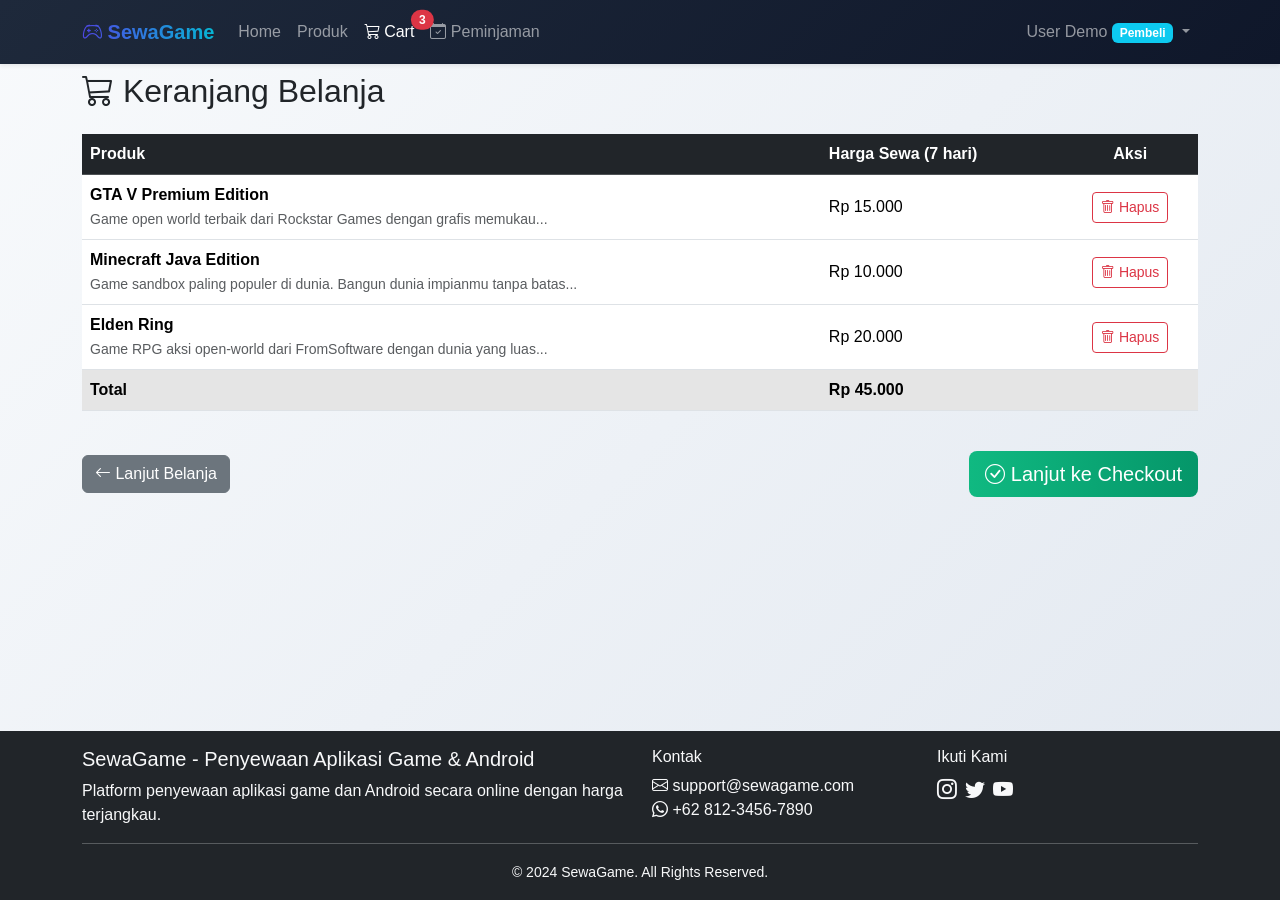
==== cart.html @ 2284ac24 "first commit" ====
<!DOCTYPE html>
<html lang="id">
<head>
    <meta charset="UTF-8">
    <meta name="viewport" content="width=device-width, initial-scale=1.0">
    <meta name="description" content="Keranjang belanja SewaGame - Lihat dan kelola produk yang ingin Anda sewa.">
    <title>Keranjang Belanja - SewaGame</title>
    <link href="https://cdn.jsdelivr.net/npm/bootstrap@5.3.5/dist/css/bootstrap.min.css" rel="stylesheet">
    <link href="https://cdn.jsdelivr.net/npm/bootstrap-icons@1.11.3/font/bootstrap-icons.min.css" rel="stylesheet">
    <link href="css/style.css" rel="stylesheet">
</head>
<body class="d-flex flex-column min-vh-100 pt-5 bg-light">

<nav class="navbar navbar-expand-lg navbar-dark bg-dark fixed-top shadow-sm">
    <div class="container">
        <a class="navbar-brand fw-bold" href="home.html">
            <i class="bi bi-controller"></i> SewaGame
        </a>
        <button class="navbar-toggler" type="button" data-bs-toggle="collapse" data-bs-target="#navbarNav">
            <span class="navbar-toggler-icon"></span>
        </button>
        <div class="collapse navbar-collapse" id="navbarNav">
            <ul class="navbar-nav me-auto">
                <li class="nav-item"><a class="nav-link" href="home.html">Home</a></li>
                <li class="nav-item"><a class="nav-link" href="products.html">Produk</a></li>
                <li class="nav-item">
                    <a class="nav-link active position-relative" href="cart.html">
                        <i class="bi bi-cart3"></i> Cart
                        <span class="position-absolute top-1 start-100 translate-middle badge rounded-pill bg-danger">3</span>
                    </a>
                </li>
                <li class="nav-item">
                    <a class="nav-link" href="rentals.html"><i class="bi bi-calendar-check"></i> Peminjaman</a>
                </li>
            </ul>
            <ul class="navbar-nav ms-auto">
                <li class="nav-item dropdown">
                    <a class="nav-link dropdown-toggle" href="#" data-bs-toggle="dropdown">
                        User Demo <span class="badge bg-info">Pembeli</span>
                    </a>
                    <ul class="dropdown-menu dropdown-menu-end">
                        <li><a href="index.html" class="dropdown-item text-danger"><i class="bi bi-box-arrow-right"></i> Logout</a></li>
                    </ul>
                </li>
            </ul>
        </div>
    </div>
</nav>

<main class="flex-grow-1">
    <div class="container py-4 page-content">
        <h2 class="mb-4">
            <i class="bi bi-cart3"></i> Keranjang Belanja
        </h2>

        <div class="table-responsive">
            <table class="table table-hover align-middle">
                <thead class="table-dark">
                    <tr>
                        <th>Produk</th>
                        <th>Harga Sewa (7 hari)</th>
                        <th class="text-center">Aksi</th>
                    </tr>
                </thead>
                <tbody>
                    <tr>
                        <td>
                            <strong>GTA V Premium Edition</strong>
                            <br><small class="text-muted">Game open world terbaik dari Rockstar Games dengan grafis memukau...</small>
                        </td>
                        <td>Rp 15.000</td>
                        <td class="text-center">
                            <button class="btn btn-sm btn-outline-danger btn-delete-cart">
                                <i class="bi bi-trash"></i> Hapus
                            </button>
                        </td>
                    </tr>
                    <tr>
                        <td>
                            <strong>Minecraft Java Edition</strong>
                            <br><small class="text-muted">Game sandbox paling populer di dunia. Bangun dunia impianmu tanpa batas...</small>
                        </td>
                        <td>Rp 10.000</td>
                        <td class="text-center">
                            <button class="btn btn-sm btn-outline-danger btn-delete-cart">
                                <i class="bi bi-trash"></i> Hapus
                            </button>
                        </td>
                    </tr>
                    <tr>
                        <td>
                            <strong>Elden Ring</strong>
                            <br><small class="text-muted">Game RPG aksi open-world dari FromSoftware dengan dunia yang luas...</small>
                        </td>
                        <td>Rp 20.000</td>
                        <td class="text-center">
                            <button class="btn btn-sm btn-outline-danger btn-delete-cart">
                                <i class="bi bi-trash"></i> Hapus
                            </button>
                        </td>
                    </tr>
                </tbody>
                <tfoot>
                    <tr class="table-active">
                        <th>Total</th>
                        <th>Rp 45.000</th>
                        <th></th>
                    </tr>
                </tfoot>
            </table>
        </div>

        <div class="d-flex justify-content-between align-items-center mt-4">
            <a href="products.html" class="btn btn-secondary">
                <i class="bi bi-arrow-left"></i> Lanjut Belanja
            </a>
            <a href="checkout.html" class="btn btn-success btn-lg">
                <i class="bi bi-check-circle"></i> Lanjut ke Checkout
            </a>
        </div>
    </div>
</main>

<footer class="bg-dark text-light py-3">
    <div class="container">
        <div class="row">
            <div class="col-md-6">
                <h5>SewaGame - Penyewaan Aplikasi Game & Android</h5>
                <p class="mb-0">Platform penyewaan aplikasi game dan Android secara online dengan harga terjangkau.</p>
            </div>
            <div class="col-md-3">
                <h6>Kontak</h6>
                <ul class="list-unstyled mb-0">
                    <li><i class="bi bi-envelope"></i> support@sewagame.com</li>
                    <li><i class="bi bi-whatsapp"></i> +62 812-3456-7890</li>
                </ul>
            </div>
            <div class="col-md-3">
                <h6>Ikuti Kami</h6>
                <div class="d-flex gap-2">
                    <a href="#" class="text-light"><i class="bi bi-instagram fs-5"></i></a>
                    <a href="#" class="text-light"><i class="bi bi-twitter fs-5"></i></a>
                    <a href="#" class="text-light"><i class="bi bi-youtube fs-5"></i></a>
                </div>
            </div>
        </div>
        <hr class="my-3">
        <div class="text-center">
            <small>&copy; 2024 SewaGame. All Rights Reserved.</small>
        </div>
    </div>
</footer>

<script src="https://cdn.jsdelivr.net/npm/bootstrap@5.3.5/dist/js/bootstrap.bundle.min.js"></script>
<script src="js/app.js"></script>
</body>
</html>
---- css/style.css ----
/* ========================================
   SewaGame - Static HTML CSS
   Merged & Enhanced from landing.css + custom.css
   ======================================== */

/* Page Background */
body {
    background: linear-gradient(135deg, #f8fafc 0%, #e2e8f0 100%);
    font-family: 'Segoe UI', Tahoma, Geneva, Verdana, sans-serif;
}

/* Custom Color Palette */
:root {
    --sg-primary: #4f46e5;
    --sg-primary-dark: #4338ca;
    --sg-primary-light: #818cf8;
    --sg-secondary: #06b6d4;
    --sg-success: #10b981;
    --sg-success-dark: #059669;
    --sg-warning: #f59e0b;
    --sg-warning-dark: #d97706;
    --sg-danger: #ef4444;
    --sg-danger-dark: #dc2626;
    --sg-info: #3b82f6;
    --sg-purple: #8b5cf6;
    --sg-pink: #ec4899;
}

/* Navbar Gradient */
.navbar {
    background: linear-gradient(135deg, #1e293b 0%, #0f172a 100%) !important;
    box-shadow: 0 4px 6px -1px rgba(0,0,0,0.1), 0 2px 4px -1px rgba(0,0,0,0.06);
    transition: padding 0.3s ease;
}

.navbar-brand {
    background: linear-gradient(90deg, var(--sg-primary), var(--sg-secondary));
    -webkit-background-clip: text;
    -webkit-text-fill-color: transparent;
    background-clip: text;
}

/* Hero Section */
.hero-section {
    background: linear-gradient(135deg, var(--sg-primary) 0%, var(--sg-secondary) 100%) !important;
    position: relative;
    overflow: hidden;
}

.hero-section::before {
    content: '';
    position: absolute;
    top: -50%;
    right: -50%;
    width: 200%;
    height: 200%;
    background: radial-gradient(circle, rgba(255,255,255,0.1) 0%, transparent 70%);
}

/* Feature Cards */
.feature-card {
    transition: all 0.3s ease;
    border: none;
}

.feature-card:hover {
    transform: translateY(-5px);
    box-shadow: 0 20px 25px -5px rgba(0,0,0,0.1), 0 10px 10px -5px rgba(0,0,0,0.04) !important;
}

.feature-card i {
    transition: transform 0.3s ease;
}

.feature-card:hover i {
    transform: scale(1.2);
}

/* Product Cards */
.product-card {
    transition: all 0.3s ease;
    cursor: pointer;
}

.product-card:hover {
    transform: translateY(-8px);
    box-shadow: 0 25px 50px -12px rgba(79,70,229,0.25) !important;
}

/* Stats Cards */
.stats-users {
    background: linear-gradient(135deg, #6366f1 0%, #4f46e5 100%) !important;
    border: none;
    border-radius: 0.75rem;
}

.stats-products {
    background: linear-gradient(135deg, #10b981 0%, #059669 100%) !important;
    border: none;
    border-radius: 0.75rem;
}

.stats-active {
    background: linear-gradient(135deg, #f59e0b 0%, #d97706 100%) !important;
    border: none;
    border-radius: 0.75rem;
}

.stats-revenue {
    background: linear-gradient(135deg, #3b82f6 0%, #2563eb 100%) !important;
    border: none;
    border-radius: 0.75rem;
}

/* Step Circles */
.step-circle {
    background: linear-gradient(135deg, var(--sg-primary), var(--sg-secondary));
    display: inline-flex;
    align-items: center;
    justify-content: center;
    width: 60px;
    height: 60px;
    border-radius: 50%;
    transition: transform 0.3s ease;
}

.step-circle:hover {
    transform: scale(1.1) rotate(5deg);
}

/* Table Headers */
.table-dark {
    background: linear-gradient(90deg, #1e293b 0%, #334155 100%) !important;
}

.card-header.bg-white {
    background: linear-gradient(90deg, #f8fafc 0%, #ffffff 100%) !important;
    border-bottom: 2px solid var(--sg-primary-light);
}

/* Button Gradients */
.btn-primary {
    background: linear-gradient(90deg, var(--sg-primary), var(--sg-primary-dark));
    border: none;
}

.btn-primary:hover {
    background: linear-gradient(90deg, var(--sg-primary-dark), #3730a3);
    box-shadow: 0 4px 15px rgba(79, 70, 229, 0.4);
}

.btn-success {
    background: linear-gradient(90deg, var(--sg-success), var(--sg-success-dark));
    border: none;
}

.btn-success:hover {
    background: linear-gradient(90deg, var(--sg-success-dark), #047857);
    box-shadow: 0 4px 15px rgba(16, 185, 129, 0.4);
}

/* Badge Role */
.badge-role-admin {
    background: linear-gradient(90deg, #f59e0b, #d97706) !important;
}

.badge-role-user {
    background: linear-gradient(90deg, var(--sg-info), #2563eb) !important;
}

/* Footer */
footer a {
    text-decoration: none;
    transition: opacity 0.2s ease;
}

footer a:hover {
    opacity: 0.8;
}

/* Auth Cards */
.auth-card {
    border: none;
    border-radius: 1rem;
    overflow: hidden;
}

.auth-card .card-body {
    padding: 2rem;
}

/* Product Image Placeholder */
.product-img-placeholder {
    height: 220px;
    background: linear-gradient(135deg, #e2e8f0, #f1f5f9);
    display: flex;
    align-items: center;
    justify-content: center;
}

/* Custom Scrollbar */
::-webkit-scrollbar {
    width: 8px;
}

::-webkit-scrollbar-track {
    background: #f1f5f9;
}

::-webkit-scrollbar-thumb {
    background: linear-gradient(135deg, var(--sg-primary), var(--sg-secondary));
    border-radius: 4px;
}

/* Smooth transitions for all interactive elements */
a, button, .card, .badge {
    transition: all 0.3s ease;
}

/* Card shadows */
.card {
    border: none;
    border-radius: 0.75rem;
}

.card.shadow-sm {
    box-shadow: 0 1px 3px 0 rgba(0,0,0,0.1), 0 1px 2px 0 rgba(0,0,0,0.06) !important;
}

.card.shadow {
    box-shadow: 0 10px 15px -3px rgba(0,0,0,0.1), 0 4px 6px -2px rgba(0,0,0,0.05) !important;
}

/* Alert styling */
.alert {
    border: none;
    border-radius: 0.75rem;
}

/* Page transition animation */
.page-content {
    animation: fadeInUp 0.5s ease-out;
}

@keyframes fadeInUp {
    from {
        opacity: 0;
        transform: translateY(20px);
    }
    to {
        opacity: 1;
        transform: translateY(0);
    }
}

/* Responsive adjustments */
@media (max-width: 768px) {
    .hero-section h1 {
        font-size: 2rem;
    }
    
    .hero-section .lead {
        font-size: 1rem;
    }
}
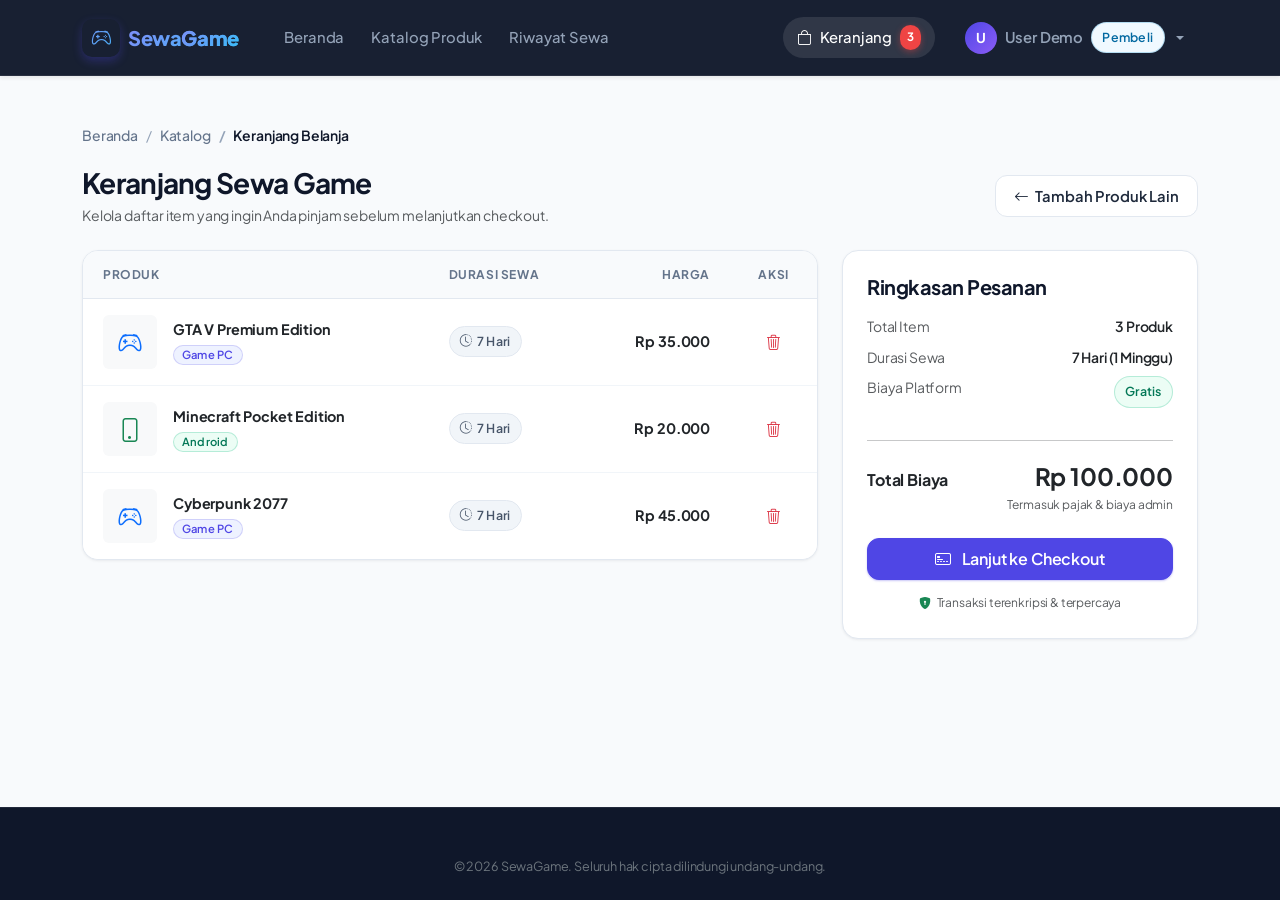
==== commit 1fe4de87: "feat: revamp entire UI/UX to match clean, modern, responsive design system" ====
--- a/cart.html
+++ b/cart.html
@@ -3,155 +3,283 @@
 <head>
     <meta charset="UTF-8">
     <meta name="viewport" content="width=device-width, initial-scale=1.0">
-    <meta name="description" content="Keranjang belanja SewaGame - Lihat dan kelola produk yang ingin Anda sewa.">
+    <meta name="description" content="Keranjang belanja SewaGame - Kelola game yang ingin Anda sewa.">
+    <meta name="theme-color" content="#0f172a">
     <title>Keranjang Belanja - SewaGame</title>
-    <link href="https://cdn.jsdelivr.net/npm/bootstrap@5.3.5/dist/css/bootstrap.min.css" rel="stylesheet">
-    <link href="https://cdn.jsdelivr.net/npm/bootstrap-icons@1.11.3/font/bootstrap-icons.min.css" rel="stylesheet">
-    <link href="css/style.css" rel="stylesheet">
+    
+    <!-- Google Fonts: Plus Jakarta Sans -->
+    <link rel="preconnect" href="https://fonts.googleapis.com">
+    <link rel="preconnect" href="https://fonts.gstatic.com" crossorigin>
+    <link href="https://fonts.googleapis.com/css2?family=Plus+Jakarta+Sans:wght@400;500;600;700;800&display=swap" rel="stylesheet">
+    
+    <!-- Bootstrap 5.3 & Icons -->
+    <link rel="stylesheet" href="https://cdn.jsdelivr.net/npm/bootstrap@5.3.3/dist/css/bootstrap.min.css">
+    <link rel="stylesheet" href="https://cdn.jsdelivr.net/npm/bootstrap-icons@1.11.3/font/bootstrap-icons.css">
+    <link rel="stylesheet" href="css/style.css">
 </head>
-<body class="d-flex flex-column min-vh-100 pt-5 bg-light">
-
-<nav class="navbar navbar-expand-lg navbar-dark bg-dark fixed-top shadow-sm">
-    <div class="container">
-        <a class="navbar-brand fw-bold" href="home.html">
-            <i class="bi bi-controller"></i> SewaGame
-        </a>
-        <button class="navbar-toggler" type="button" data-bs-toggle="collapse" data-bs-target="#navbarNav">
-            <span class="navbar-toggler-icon"></span>
-        </button>
-        <div class="collapse navbar-collapse" id="navbarNav">
-            <ul class="navbar-nav me-auto">
-                <li class="nav-item"><a class="nav-link" href="home.html">Home</a></li>
-                <li class="nav-item"><a class="nav-link" href="products.html">Produk</a></li>
-                <li class="nav-item">
-                    <a class="nav-link active position-relative" href="cart.html">
-                        <i class="bi bi-cart3"></i> Cart
-                        <span class="position-absolute top-1 start-100 translate-middle badge rounded-pill bg-danger">3</span>
-                    </a>
-                </li>
-                <li class="nav-item">
-                    <a class="nav-link" href="rentals.html"><i class="bi bi-calendar-check"></i> Peminjaman</a>
-                </li>
+<body class="d-flex flex-column min-vh-100">
+
+    <!-- Modern Fixed Navbar -->
+    <nav class="navbar navbar-expand-lg navbar-dark navbar-custom fixed-top shadow-sm">
+        <div class="container">
+            <a class="navbar-brand d-flex align-items-center gap-2" href="home.html">
+                <span class="brand-icon-box"><i class="bi bi-controller"></i></span>
+                <span>Sewa<span>Game</span></span>
+            </a>
+            <button class="navbar-toggler border-0 shadow-none" type="button" data-bs-toggle="collapse" data-bs-target="#navbarNav" aria-label="Toggle navigation">
+                <span class="navbar-toggler-icon"></span>
+            </button>
+            <div class="collapse navbar-collapse" id="navbarNav">
+                <ul class="navbar-nav me-auto mb-2 mb-lg-0 ms-lg-3">
+                    <li class="nav-item"><a class="nav-link" href="home.html">Beranda</a></li>
+                    <li class="nav-item"><a class="nav-link" href="products.html">Katalog Produk</a></li>
+                    <li class="nav-item"><a class="nav-link" href="rentals.html">Riwayat Sewa</a></li>
+                </ul>
+                <ul class="navbar-nav ms-auto align-items-lg-center gap-2 pt-2 pt-lg-0">
+                    <li class="nav-item me-lg-2">
+                        <a class="nav-link active d-inline-flex align-items-center gap-2 px-3 py-2 rounded-pill bg-white bg-opacity-10 text-white" href="cart.html">
+                            <i class="bi bi-bag"></i>
+                            <span>Keranjang</span>
+                            <span class="cart-pill-badge">3</span>
+                        </a>
+                    </li>
+                    <li class="nav-item dropdown">
+                        <a class="nav-link dropdown-toggle d-inline-flex align-items-center gap-2 text-white" href="#" data-bs-toggle="dropdown" aria-expanded="false">
+                            <span class="user-avatar-circle">U</span>
+                            <span class="fw-semibold">User Demo</span>
+                            <span class="badge-subtle badge-subtle-info">Pembeli</span>
+                        </a>
+                        <ul class="dropdown-menu dropdown-menu-custom dropdown-menu-end shadow-lg mt-2">
+                            <li class="px-3 py-2 border-bottom mb-1">
+                                <small class="text-muted d-block">Login sebagai</small>
+                                <strong class="text-truncate d-block">pembeli@sewagame.com</strong>
+                            </li>
+                            <li><a class="dropdown-item" href="rentals.html"><i class="bi bi-clock-history me-2"></i> Riwayat Sewa</a></li>
+                            <li><a class="dropdown-item" href="cart.html"><i class="bi bi-bag me-2"></i> Keranjang</a></li>
+                            <li><hr class="dropdown-divider my-1"></li>
+                            <li><a href="index.html" class="dropdown-item text-danger d-flex align-items-center"><i class="bi bi-box-arrow-right me-2"></i> Keluar</a></li>
+                        </ul>
+                    </li>
+                </ul>
+            </div>
+        </div>
+    </nav>
+
+    <!-- Page Content Spacing -->
+    <div style="height: 76px;"></div>
+
+    <!-- Main Content -->
+    <main class="flex-grow-1">
+        <div class="container py-4 py-lg-5">
+            <!-- Breadcrumb -->
+            <ul class="breadcrumb-custom">
+                <li><a href="home.html">Beranda</a></li>
+                <li><a href="products.html">Katalog</a></li>
+                <li class="active">Keranjang Belanja</li>
             </ul>
-            <ul class="navbar-nav ms-auto">
-                <li class="nav-item dropdown">
-                    <a class="nav-link dropdown-toggle" href="#" data-bs-toggle="dropdown">
-                        User Demo <span class="badge bg-info">Pembeli</span>
-                    </a>
-                    <ul class="dropdown-menu dropdown-menu-end">
-                        <li><a href="index.html" class="dropdown-item text-danger"><i class="bi bi-box-arrow-right"></i> Logout</a></li>
-                    </ul>
-                </li>
-            </ul>
+
+            <div class="d-flex align-items-center justify-content-between mb-4">
+                <div>
+                    <h3 class="fw-bold mb-1">Keranjang Sewa Game</h3>
+                    <p class="text-muted small mb-0">Kelola daftar item yang ingin Anda pinjam sebelum melanjutkan checkout.</p>
+                </div>
+                <a href="products.html" class="btn btn-light-custom btn-sm d-none d-sm-inline-flex">
+                    <i class="bi bi-arrow-left"></i> Tambah Produk Lain
+                </a>
+            </div>
+
+            <div id="cartContentSection">
+                <div class="row g-4">
+                    <!-- Cart Items List (8 cols) -->
+                    <div class="col-12 col-lg-8">
+                        <div class="table-clean-wrapper">
+                            <div class="table-responsive">
+                                <table class="table table-clean">
+                                    <thead>
+                                        <tr>
+                                            <th>Produk</th>
+                                            <th>Durasi Sewa</th>
+                                            <th class="text-end">Harga</th>
+                                            <th class="text-center">Aksi</th>
+                                        </tr>
+                                    </thead>
+                                    <tbody>
+                                        <!-- Item 1 -->
+                                        <tr data-price="35000">
+                                            <td>
+                                                <div class="d-flex align-items-center gap-3">
+                                                    <div class="rounded-2 overflow-hidden bg-light flex-shrink-0 d-flex align-items-center justify-content-center" style="width: 54px; height: 54px;">
+                                                        <i class="bi bi-controller fs-4 text-primary"></i>
+                                                    </div>
+                                                    <div class="text-truncate" style="max-width: 280px;">
+                                                        <a href="product-detail.html" class="fw-bold text-dark text-truncate d-block">
+                                                            GTA V Premium Edition
+                                                        </a>
+                                                        <span class="badge-subtle badge-subtle-primary py-0 px-2 mt-1" style="font-size: 0.7rem;">
+                                                            Game PC
+                                                        </span>
+                                                    </div>
+                                                </div>
+                                            </td>
+                                            <td>
+                                                <span class="badge-subtle badge-subtle-dark">
+                                                    <i class="bi bi-clock-history"></i> 7 Hari
+                                                </span>
+                                            </td>
+                                            <td class="text-end fw-bold text-dark">
+                                                Rp 35.000
+                                            </td>
+                                            <td class="text-center">
+                                                <button class="btn btn-sm btn-light-custom text-danger border-0 p-2 btn-delete-cart-item" title="Hapus dari keranjang">
+                                                    <i class="bi bi-trash3"></i>
+                                                </button>
+                                            </td>
+                                        </tr>
+
+                                        <!-- Item 2 -->
+                                        <tr data-price="20000">
+                                            <td>
+                                                <div class="d-flex align-items-center gap-3">
+                                                    <div class="rounded-2 overflow-hidden bg-light flex-shrink-0 d-flex align-items-center justify-content-center" style="width: 54px; height: 54px;">
+                                                        <i class="bi bi-phone fs-4 text-success"></i>
+                                                    </div>
+                                                    <div class="text-truncate" style="max-width: 280px;">
+                                                        <a href="product-detail.html" class="fw-bold text-dark text-truncate d-block">
+                                                            Minecraft Pocket Edition
+                                                        </a>
+                                                        <span class="badge-subtle badge-subtle-success py-0 px-2 mt-1" style="font-size: 0.7rem;">
+                                                            Android
+                                                        </span>
+                                                    </div>
+                                                </div>
+                                            </td>
+                                            <td>
+                                                <span class="badge-subtle badge-subtle-dark">
+                                                    <i class="bi bi-clock-history"></i> 7 Hari
+                                                </span>
+                                            </td>
+                                            <td class="text-end fw-bold text-dark">
+                                                Rp 20.000
+                                            </td>
+                                            <td class="text-center">
+                                                <button class="btn btn-sm btn-light-custom text-danger border-0 p-2 btn-delete-cart-item" title="Hapus dari keranjang">
+                                                    <i class="bi bi-trash3"></i>
+                                                </button>
+                                            </td>
+                                        </tr>
+
+                                        <!-- Item 3 -->
+                                        <tr data-price="45000">
+                                            <td>
+                                                <div class="d-flex align-items-center gap-3">
+                                                    <div class="rounded-2 overflow-hidden bg-light flex-shrink-0 d-flex align-items-center justify-content-center" style="width: 54px; height: 54px;">
+                                                        <i class="bi bi-controller fs-4 text-primary"></i>
+                                                    </div>
+                                                    <div class="text-truncate" style="max-width: 280px;">
+                                                        <a href="product-detail.html" class="fw-bold text-dark text-truncate d-block">
+                                                            Cyberpunk 2077
+                                                        </a>
+                                                        <span class="badge-subtle badge-subtle-primary py-0 px-2 mt-1" style="font-size: 0.7rem;">
+                                                            Game PC
+                                                        </span>
+                                                    </div>
+                                                </div>
+                                            </td>
+                                            <td>
+                                                <span class="badge-subtle badge-subtle-dark">
+                                                    <i class="bi bi-clock-history"></i> 7 Hari
+                                                </span>
+                                            </td>
+                                            <td class="text-end fw-bold text-dark">
+                                                Rp 45.000
+                                            </td>
+                                            <td class="text-center">
+                                                <button class="btn btn-sm btn-light-custom text-danger border-0 p-2 btn-delete-cart-item" title="Hapus dari keranjang">
+                                                    <i class="bi bi-trash3"></i>
+                                                </button>
+                                            </td>
+                                        </tr>
+                                    </tbody>
+                                </table>
+                            </div>
+                        </div>
+
+                        <div class="mt-3 d-sm-none">
+                            <a href="products.html" class="btn btn-light-custom w-100 btn-sm">
+                                <i class="bi bi-arrow-left"></i> Tambah Produk Lain
+                            </a>
+                        </div>
+                    </div>
+
+                    <!-- Order Summary Sidebar (4 cols) -->
+                    <div class="col-12 col-lg-4">
+                        <div class="card card-clean p-4 sticky-top" style="top: 96px;">
+                            <h5 class="fw-bold mb-3">Ringkasan Pesanan</h5>
+
+                            <div class="d-flex justify-content-between text-muted small mb-2">
+                                <span>Total Item</span>
+                                <span class="fw-semibold text-dark cart-count-display">3 Produk</span>
+                            </div>
+
+                            <div class="d-flex justify-content-between text-muted small mb-2">
+                                <span>Durasi Sewa</span>
+                                <span class="fw-semibold text-dark">7 Hari (1 Minggu)</span>
+                            </div>
+
+                            <div class="d-flex justify-content-between text-muted small mb-3">
+                                <span>Biaya Platform</span>
+                                <span class="badge-subtle badge-subtle-success">Gratis</span>
+                            </div>
+
+                            <hr class="my-3">
+
+                            <div class="d-flex justify-content-between align-items-baseline mb-4">
+                                <span class="fw-bold text-dark">Total Biaya</span>
+                                <div class="text-end">
+                                    <span class="fs-4 fw-bold text-dark cart-total-price">Rp 100.000</span>
+                                    <small class="text-muted d-block" style="font-size: 0.75rem;">Termasuk pajak & biaya admin</small>
+                                </div>
+                            </div>
+
+                            <a href="checkout.html" class="btn btn-primary w-100 py-2 fs-6 mb-2">
+                                <i class="bi bi-credit-card-2-front me-1"></i> Lanjut ke Checkout
+                            </a>
+
+                            <div class="text-center">
+                                <small class="text-muted" style="font-size: 0.75rem;">
+                                    <i class="bi bi-shield-lock-fill text-success me-1"></i> Transaksi terenkripsi & terpercaya
+                                </small>
+                            </div>
+                        </div>
+                    </div>
+                </div>
+            </div>
+
+            <!-- Empty State -->
+            <div id="cartEmptySection" class="empty-state-box" style="display: none;">
+                <div class="empty-state-icon">
+                    <i class="bi bi-bag-x"></i>
+                </div>
+                <h4 class="fw-bold mb-2">Keranjang Anda Masih Kosong</h4>
+                <p class="text-muted small mb-4" style="max-width: 420px; margin: 0 auto;">
+                    Anda belum menambahkan game atau aplikasi apa pun ke dalam keranjang belanja.
+                </p>
+                <a href="products.html" class="btn btn-primary px-4 py-2">
+                    <i class="bi bi-grid-fill me-1"></i> Jelajahi Katalog Sekarang
+                </a>
+            </div>
         </div>
-    </div>
-</nav>
-
-<main class="flex-grow-1">
-    <div class="container py-4 page-content">
-        <h2 class="mb-4">
-            <i class="bi bi-cart3"></i> Keranjang Belanja
-        </h2>
-
-        <div class="table-responsive">
-            <table class="table table-hover align-middle">
-                <thead class="table-dark">
-                    <tr>
-                        <th>Produk</th>
-                        <th>Harga Sewa (7 hari)</th>
-                        <th class="text-center">Aksi</th>
-                    </tr>
-                </thead>
-                <tbody>
-                    <tr>
-                        <td>
-                            <strong>GTA V Premium Edition</strong>
-                            <br><small class="text-muted">Game open world terbaik dari Rockstar Games dengan grafis memukau...</small>
-                        </td>
-                        <td>Rp 15.000</td>
-                        <td class="text-center">
-                            <button class="btn btn-sm btn-outline-danger btn-delete-cart">
-                                <i class="bi bi-trash"></i> Hapus
-                            </button>
-                        </td>
-                    </tr>
-                    <tr>
-                        <td>
-                            <strong>Minecraft Java Edition</strong>
-                            <br><small class="text-muted">Game sandbox paling populer di dunia. Bangun dunia impianmu tanpa batas...</small>
-                        </td>
-                        <td>Rp 10.000</td>
-                        <td class="text-center">
-                            <button class="btn btn-sm btn-outline-danger btn-delete-cart">
-                                <i class="bi bi-trash"></i> Hapus
-                            </button>
-                        </td>
-                    </tr>
-                    <tr>
-                        <td>
-                            <strong>Elden Ring</strong>
-                            <br><small class="text-muted">Game RPG aksi open-world dari FromSoftware dengan dunia yang luas...</small>
-                        </td>
-                        <td>Rp 20.000</td>
-                        <td class="text-center">
-                            <button class="btn btn-sm btn-outline-danger btn-delete-cart">
-                                <i class="bi bi-trash"></i> Hapus
-                            </button>
-                        </td>
-                    </tr>
-                </tbody>
-                <tfoot>
-                    <tr class="table-active">
-                        <th>Total</th>
-                        <th>Rp 45.000</th>
-                        <th></th>
-                    </tr>
-                </tfoot>
-            </table>
+    </main>
+
+    <!-- Modern Professional Footer -->
+    <footer class="footer-custom pt-5 pb-4 mt-auto">
+        <div class="container text-center small text-secondary">
+            <div>&copy; 2026 SewaGame. Seluruh hak cipta dilindungi undang-undang.</div>
         </div>
-
-        <div class="d-flex justify-content-between align-items-center mt-4">
-            <a href="products.html" class="btn btn-secondary">
-                <i class="bi bi-arrow-left"></i> Lanjut Belanja
-            </a>
-            <a href="checkout.html" class="btn btn-success btn-lg">
-                <i class="bi bi-check-circle"></i> Lanjut ke Checkout
-            </a>
-        </div>
-    </div>
-</main>
-
-<footer class="bg-dark text-light py-3">
-    <div class="container">
-        <div class="row">
-            <div class="col-md-6">
-                <h5>SewaGame - Penyewaan Aplikasi Game & Android</h5>
-                <p class="mb-0">Platform penyewaan aplikasi game dan Android secara online dengan harga terjangkau.</p>
-            </div>
-            <div class="col-md-3">
-                <h6>Kontak</h6>
-                <ul class="list-unstyled mb-0">
-                    <li><i class="bi bi-envelope"></i> support@sewagame.com</li>
-                    <li><i class="bi bi-whatsapp"></i> +62 812-3456-7890</li>
-                </ul>
-            </div>
-            <div class="col-md-3">
-                <h6>Ikuti Kami</h6>
-                <div class="d-flex gap-2">
-                    <a href="#" class="text-light"><i class="bi bi-instagram fs-5"></i></a>
-                    <a href="#" class="text-light"><i class="bi bi-twitter fs-5"></i></a>
-                    <a href="#" class="text-light"><i class="bi bi-youtube fs-5"></i></a>
-                </div>
-            </div>
-        </div>
-        <hr class="my-3">
-        <div class="text-center">
-            <small>&copy; 2024 SewaGame. All Rights Reserved.</small>
-        </div>
-    </div>
-</footer>
-
-<script src="https://cdn.jsdelivr.net/npm/bootstrap@5.3.5/dist/js/bootstrap.bundle.min.js"></script>
-<script src="js/app.js"></script>
+    </footer>
+
+    <!-- Bootstrap JS & App JS -->
+    <script src="https://cdn.jsdelivr.net/npm/bootstrap@5.3.3/dist/js/bootstrap.bundle.min.js"></script>
+    <script src="js/app.js"></script>
 </body>
 </html>
--- a/css/style.css
+++ b/css/style.css
@@ -1,265 +1,628 @@
-/* ========================================
-   SewaGame - Static HTML CSS
-   Merged & Enhanced from landing.css + custom.css
-   ======================================== */
-
-/* Page Background */
+/* ==========================================================================
+   SewaGame - Clean, Modern, & Consistent Design System (HTML/CSS/JS Version)
+   ========================================================================== */
+
+@import url('https://fonts.googleapis.com/css2?family=Plus+Jakarta+Sans:wght@300;400;500;600;700;800&display=swap');
+
+:root {
+    --sg-font: 'Plus Jakarta Sans', -apple-system, BlinkMacSystemFont, "Segoe UI", Roboto, sans-serif;
+    
+    /* Brand Colors */
+    --sg-primary: #4f46e5;
+    --sg-primary-hover: #4338ca;
+    --sg-primary-light: #eef2ff;
+    --sg-primary-subtle: rgba(79, 70, 229, 0.08);
+
+    --sg-secondary: #06b6d4;
+    --sg-accent: #8b5cf6;
+
+    /* Neutrals / Slate */
+    --sg-dark: #0f172a;
+    --sg-dark-surface: #1e293b;
+    --sg-body-bg: #f8fafc;
+    --sg-card-bg: #ffffff;
+    --sg-text: #1e293b;
+    --sg-text-muted: #64748b;
+    --sg-text-light: #94a3b8;
+    --sg-border: #e2e8f0;
+    --sg-border-light: #f1f5f9;
+
+    /* Statuses */
+    --sg-success: #10b981;
+    --sg-success-light: #ecfdf5;
+    --sg-success-text: #047857;
+
+    --sg-warning: #f59e0b;
+    --sg-warning-light: #fffbeb;
+    --sg-warning-text: #b45309;
+
+    --sg-danger: #ef4444;
+    --sg-danger-light: #fff1f2;
+    --sg-danger-text: #be123c;
+
+    --sg-info: #0284c7;
+    --sg-info-light: #f0f9ff;
+    --sg-info-text: #0369a1;
+
+    /* Shadows */
+    --sg-shadow-xs: 0 1px 2px 0 rgba(0, 0, 0, 0.05);
+    --sg-shadow-sm: 0 1px 3px 0 rgba(15, 23, 42, 0.06), 0 1px 2px -1px rgba(15, 23, 42, 0.04);
+    --sg-shadow-md: 0 4px 6px -1px rgba(15, 23, 42, 0.07), 0 2px 4px -2px rgba(15, 23, 42, 0.04);
+    --sg-shadow-lg: 0 10px 15px -3px rgba(15, 23, 42, 0.08), 0 4px 6px -4px rgba(15, 23, 42, 0.03);
+    --sg-shadow-xl: 0 20px 25px -5px rgba(15, 23, 42, 0.08), 0 8px 10px -6px rgba(15, 23, 42, 0.03);
+
+    /* Radius */
+    --sg-radius-sm: 8px;
+    --sg-radius-md: 12px;
+    --sg-radius-lg: 16px;
+    --sg-radius-xl: 24px;
+}
+
+/* Global Reset & Base */
 body {
-    background: linear-gradient(135deg, #f8fafc 0%, #e2e8f0 100%);
-    font-family: 'Segoe UI', Tahoma, Geneva, Verdana, sans-serif;
-}
-
-/* Custom Color Palette */
-:root {
-    --sg-primary: #4f46e5;
-    --sg-primary-dark: #4338ca;
-    --sg-primary-light: #818cf8;
-    --sg-secondary: #06b6d4;
-    --sg-success: #10b981;
-    --sg-success-dark: #059669;
-    --sg-warning: #f59e0b;
-    --sg-warning-dark: #d97706;
-    --sg-danger: #ef4444;
-    --sg-danger-dark: #dc2626;
-    --sg-info: #3b82f6;
-    --sg-purple: #8b5cf6;
-    --sg-pink: #ec4899;
-}
-
-/* Navbar Gradient */
-.navbar {
-    background: linear-gradient(135deg, #1e293b 0%, #0f172a 100%) !important;
-    box-shadow: 0 4px 6px -1px rgba(0,0,0,0.1), 0 2px 4px -1px rgba(0,0,0,0.06);
-    transition: padding 0.3s ease;
+    font-family: var(--sg-font);
+    background-color: var(--sg-body-bg);
+    color: var(--sg-text);
+    line-height: 1.6;
+    letter-spacing: -0.01em;
+    -webkit-font-smoothing: antialiased;
+}
+
+h1, h2, h3, h4, h5, h6 {
+    font-family: var(--sg-font);
+    font-weight: 700;
+    color: var(--sg-dark);
+    letter-spacing: -0.025em;
+}
+
+a {
+    color: var(--sg-primary);
+    text-decoration: none;
+    transition: all 0.2s ease;
+}
+
+a:hover {
+    color: var(--sg-primary-hover);
+}
+
+/* Navbar */
+.navbar-custom {
+    background: rgba(15, 23, 42, 0.96) !important;
+    backdrop-filter: blur(12px);
+    -webkit-backdrop-filter: blur(12px);
+    border-bottom: 1px solid rgba(255, 255, 255, 0.08);
+    transition: all 0.3s ease;
+    padding-top: 0.85rem;
+    padding-bottom: 0.85rem;
+}
+
+.brand-icon-box {
+    display: inline-flex;
+    align-items: center;
+    justify-content: center;
+    width: 38px;
+    height: 38px;
+    background: linear-gradient(135deg, #4f46e5 0%, #06b6d4 100%);
+    color: #ffffff;
+    border-radius: 10px;
+    font-size: 1.25rem;
+    box-shadow: 0 4px 10px rgba(79, 70, 229, 0.3);
 }
 
 .navbar-brand {
-    background: linear-gradient(90deg, var(--sg-primary), var(--sg-secondary));
+    font-size: 1.25rem;
+    font-weight: 800;
+    letter-spacing: -0.02em;
+    color: #ffffff !important;
+}
+
+.navbar-brand span {
+    background: linear-gradient(135deg, #818cf8, #38bdf8);
     -webkit-background-clip: text;
     -webkit-text-fill-color: transparent;
-    background-clip: text;
+}
+
+.navbar-nav .nav-link {
+    color: #94a3b8 !important;
+    font-weight: 500;
+    font-size: 0.925rem;
+    padding: 0.5rem 0.85rem !important;
+    border-radius: var(--sg-radius-sm);
+    transition: all 0.2s ease;
+}
+
+.navbar-nav .nav-link:hover,
+.navbar-nav .nav-link.active {
+    color: #ffffff !important;
+    background: rgba(255, 255, 255, 0.06);
+}
+
+.cart-pill-badge {
+    font-size: 0.72rem;
+    padding: 0.2rem 0.45rem;
+    border-radius: 9999px;
+    background: #ef4444;
+    color: #ffffff;
+    font-weight: 700;
+    box-shadow: 0 2px 6px rgba(239, 68, 68, 0.4);
+}
+
+/* User Dropdown */
+.user-avatar-circle {
+    width: 32px;
+    height: 32px;
+    border-radius: 50%;
+    background: linear-gradient(135deg, #4f46e5, #8b5cf6);
+    color: #ffffff;
+    display: inline-flex;
+    align-items: center;
+    justify-content: center;
+    font-size: 0.85rem;
+    font-weight: 700;
+}
+
+.dropdown-menu-custom {
+    border: 1px solid var(--sg-border);
+    border-radius: var(--sg-radius-md);
+    box-shadow: var(--sg-shadow-lg);
+    padding: 0.5rem;
+    min-width: 200px;
+    background: #ffffff;
+}
+
+.dropdown-menu-custom .dropdown-item {
+    border-radius: var(--sg-radius-sm);
+    font-size: 0.9rem;
+    font-weight: 500;
+    padding: 0.5rem 0.85rem;
+    color: var(--sg-text);
+    transition: all 0.15s ease;
+}
+
+.dropdown-menu-custom .dropdown-item:hover {
+    background-color: var(--sg-primary-light);
+    color: var(--sg-primary);
+}
+
+.dropdown-menu-custom .dropdown-item.text-danger:hover {
+    background-color: var(--sg-danger-light);
+    color: var(--sg-danger) !important;
+}
+
+/* Cards */
+.card-clean {
+    background: var(--sg-card-bg);
+    border: 1px solid var(--sg-border);
+    border-radius: var(--sg-radius-lg);
+    box-shadow: var(--sg-shadow-sm);
+    transition: all 0.25s ease;
+    overflow: hidden;
+}
+
+.card-hover:hover {
+    transform: translateY(-4px);
+    box-shadow: var(--sg-shadow-xl);
+    border-color: rgba(79, 70, 229, 0.2);
+}
+
+/* Product Card */
+.product-card {
+    display: flex;
+    flex-direction: column;
+    height: 100%;
+    background: #ffffff;
+    border: 1px solid var(--sg-border);
+    border-radius: var(--sg-radius-lg);
+    overflow: hidden;
+    transition: all 0.25s cubic-bezier(0.16, 1, 0.3, 1);
+    box-shadow: var(--sg-shadow-sm);
+}
+
+.product-card:hover {
+    transform: translateY(-4px);
+    box-shadow: var(--sg-shadow-lg);
+    border-color: #cbd5e1;
+}
+
+.product-thumb-wrapper {
+    position: relative;
+    width: 100%;
+    height: 200px;
+    background-color: #f1f5f9;
+    overflow: hidden;
+}
+
+.product-thumb-img {
+    width: 100%;
+    height: 100%;
+    object-fit: cover;
+    transition: transform 0.4s ease;
+}
+
+.product-card:hover .product-thumb-img {
+    transform: scale(1.05);
+}
+
+.product-badge-overlay {
+    position: absolute;
+    top: 12px;
+    left: 12px;
+    z-index: 2;
+}
+
+.product-price-tag {
+    font-size: 1.15rem;
+    font-weight: 800;
+    color: var(--sg-dark);
+}
+
+.product-price-duration {
+    font-size: 0.8rem;
+    color: var(--sg-text-muted);
+    font-weight: 500;
+}
+
+/* Buttons */
+.btn {
+    font-family: var(--sg-font);
+    font-weight: 600;
+    border-radius: var(--sg-radius-md);
+    padding: 0.55rem 1.15rem;
+    font-size: 0.925rem;
+    transition: all 0.2s ease;
+    display: inline-flex;
+    align-items: center;
+    justify-content: center;
+    gap: 0.4rem;
+}
+
+.btn-primary {
+    background-color: var(--sg-primary);
+    border-color: var(--sg-primary);
+    color: #ffffff;
+    box-shadow: 0 1px 2px 0 rgba(79, 70, 229, 0.3);
+}
+
+.btn-primary:hover, .btn-primary:focus {
+    background-color: var(--sg-primary-hover);
+    border-color: var(--sg-primary-hover);
+    color: #ffffff;
+    transform: translateY(-1px);
+    box-shadow: 0 4px 12px rgba(79, 70, 229, 0.35);
+}
+
+.btn-outline-primary {
+    color: var(--sg-primary);
+    border-color: var(--sg-primary);
+    background: transparent;
+}
+
+.btn-outline-primary:hover {
+    background-color: var(--sg-primary);
+    border-color: var(--sg-primary);
+    color: #ffffff;
+}
+
+.btn-light-custom {
+    background-color: #ffffff;
+    border: 1px solid var(--sg-border);
+    color: var(--sg-text);
+}
+
+.btn-light-custom:hover {
+    background-color: #f8fafc;
+    border-color: #cbd5e1;
+    color: var(--sg-dark);
+}
+
+/* Subtle Modern Badges */
+.badge-subtle {
+    display: inline-flex;
+    align-items: center;
+    gap: 0.3rem;
+    padding: 0.3rem 0.65rem;
+    font-size: 0.775rem;
+    font-weight: 600;
+    border-radius: 9999px;
+    letter-spacing: 0.02em;
+}
+
+.badge-subtle-primary {
+    background-color: var(--sg-primary-light);
+    color: var(--sg-primary);
+    border: 1px solid rgba(79, 70, 229, 0.2);
+}
+
+.badge-subtle-success {
+    background-color: var(--sg-success-light);
+    color: var(--sg-success-text);
+    border: 1px solid rgba(16, 185, 129, 0.25);
+}
+
+.badge-subtle-warning {
+    background-color: var(--sg-warning-light);
+    color: var(--sg-warning-text);
+    border: 1px solid rgba(245, 158, 11, 0.25);
+}
+
+.badge-subtle-danger {
+    background-color: var(--sg-danger-light);
+    color: var(--sg-danger-text);
+    border: 1px solid rgba(239, 68, 68, 0.25);
+}
+
+.badge-subtle-info {
+    background-color: var(--sg-info-light);
+    color: var(--sg-info-text);
+    border: 1px solid rgba(2, 132, 199, 0.25);
+}
+
+.badge-subtle-dark {
+    background-color: #f1f5f9;
+    color: #475569;
+    border: 1px solid var(--sg-border);
+}
+
+/* Clean Modern Tables */
+.table-clean-wrapper {
+    background: #ffffff;
+    border: 1px solid var(--sg-border);
+    border-radius: var(--sg-radius-lg);
+    overflow: hidden;
+    box-shadow: var(--sg-shadow-sm);
+}
+
+.table-clean {
+    margin-bottom: 0;
+    width: 100%;
+}
+
+.table-clean thead th {
+    background-color: #f8fafc;
+    color: var(--sg-text-muted);
+    font-size: 0.75rem;
+    font-weight: 700;
+    text-transform: uppercase;
+    letter-spacing: 0.05em;
+    padding: 0.85rem 1.25rem;
+    border-bottom: 1px solid var(--sg-border);
+    white-space: nowrap;
+}
+
+.table-clean tbody td {
+    padding: 1rem 1.25rem;
+    vertical-align: middle;
+    color: var(--sg-text);
+    border-bottom: 1px solid var(--sg-border-light);
+    font-size: 0.9rem;
+}
+
+.table-clean tbody tr:last-child td {
+    border-bottom: none;
+}
+
+.table-clean tbody tr:hover td {
+    background-color: rgba(248, 250, 252, 0.8);
+}
+
+/* Stat Cards */
+.stat-card-modern {
+    background: #ffffff;
+    border: 1px solid var(--sg-border);
+    border-radius: var(--sg-radius-lg);
+    padding: 1.35rem 1.5rem;
+    box-shadow: var(--sg-shadow-sm);
+    transition: all 0.25s ease;
+    display: flex;
+    align-items: center;
+    justify-content: space-between;
+}
+
+.stat-card-modern:hover {
+    transform: translateY(-3px);
+    box-shadow: var(--sg-shadow-md);
+    border-color: #cbd5e1;
+}
+
+.stat-icon-wrapper {
+    width: 48px;
+    height: 48px;
+    border-radius: var(--sg-radius-md);
+    display: flex;
+    align-items: center;
+    justify-content: center;
+    font-size: 1.5rem;
+    flex-shrink: 0;
+}
+
+.stat-icon-primary {
+    background-color: var(--sg-primary-light);
+    color: var(--sg-primary);
+}
+
+.stat-icon-success {
+    background-color: var(--sg-success-light);
+    color: var(--sg-success);
+}
+
+.stat-icon-warning {
+    background-color: var(--sg-warning-light);
+    color: var(--sg-warning);
+}
+
+.stat-icon-info {
+    background-color: var(--sg-info-light);
+    color: var(--sg-info);
 }
 
 /* Hero Section */
-.hero-section {
-    background: linear-gradient(135deg, var(--sg-primary) 0%, var(--sg-secondary) 100%) !important;
+.hero-banner {
     position: relative;
+    background: linear-gradient(135deg, #0f172a 0%, #1e1b4b 50%, #312e81 100%);
+    color: #ffffff;
+    border-radius: var(--sg-radius-xl);
+    padding: 3rem 2rem;
     overflow: hidden;
-}
-
-.hero-section::before {
+    box-shadow: 0 20px 40px -15px rgba(15, 23, 42, 0.35);
+}
+
+.hero-banner::after {
     content: '';
     position: absolute;
     top: -50%;
-    right: -50%;
-    width: 200%;
-    height: 200%;
-    background: radial-gradient(circle, rgba(255,255,255,0.1) 0%, transparent 70%);
-}
-
-/* Feature Cards */
-.feature-card {
-    transition: all 0.3s ease;
-    border: none;
-}
-
-.feature-card:hover {
-    transform: translateY(-5px);
-    box-shadow: 0 20px 25px -5px rgba(0,0,0,0.1), 0 10px 10px -5px rgba(0,0,0,0.04) !important;
-}
-
-.feature-card i {
-    transition: transform 0.3s ease;
-}
-
-.feature-card:hover i {
-    transform: scale(1.2);
-}
-
-/* Product Cards */
-.product-card {
-    transition: all 0.3s ease;
-    cursor: pointer;
-}
-
-.product-card:hover {
-    transform: translateY(-8px);
-    box-shadow: 0 25px 50px -12px rgba(79,70,229,0.25) !important;
-}
-
-/* Stats Cards */
-.stats-users {
-    background: linear-gradient(135deg, #6366f1 0%, #4f46e5 100%) !important;
-    border: none;
-    border-radius: 0.75rem;
-}
-
-.stats-products {
-    background: linear-gradient(135deg, #10b981 0%, #059669 100%) !important;
-    border: none;
-    border-radius: 0.75rem;
-}
-
-.stats-active {
-    background: linear-gradient(135deg, #f59e0b 0%, #d97706 100%) !important;
-    border: none;
-    border-radius: 0.75rem;
-}
-
-.stats-revenue {
-    background: linear-gradient(135deg, #3b82f6 0%, #2563eb 100%) !important;
-    border: none;
-    border-radius: 0.75rem;
-}
-
-/* Step Circles */
-.step-circle {
-    background: linear-gradient(135deg, var(--sg-primary), var(--sg-secondary));
+    right: -20%;
+    width: 500px;
+    height: 500px;
+    background: radial-gradient(circle, rgba(99, 102, 241, 0.25) 0%, transparent 70%);
+    pointer-events: none;
+}
+
+.hero-title {
+    font-size: clamp(1.85rem, 4vw, 2.75rem);
+    font-weight: 800;
+    line-height: 1.2;
+    letter-spacing: -0.03em;
+}
+
+/* Breadcrumbs */
+.breadcrumb-custom {
+    display: flex;
+    align-items: center;
+    gap: 0.5rem;
+    font-size: 0.875rem;
+    margin-bottom: 1.25rem;
+    padding: 0;
+    list-style: none;
+}
+
+.breadcrumb-custom li a {
+    color: var(--sg-text-muted);
+    font-weight: 500;
+}
+
+.breadcrumb-custom li a:hover {
+    color: var(--sg-primary);
+}
+
+.breadcrumb-custom li.active {
+    color: var(--sg-dark);
+    font-weight: 600;
+}
+
+.breadcrumb-custom li+li:before {
+    content: "/";
+    padding-right: 0.5rem;
+    color: var(--sg-text-light);
+}
+
+/* Empty States */
+.empty-state-box {
+    text-align: center;
+    padding: 3.5rem 1.5rem;
+    background: #ffffff;
+    border: 1px dashed var(--sg-border);
+    border-radius: var(--sg-radius-lg);
+}
+
+.empty-state-icon {
+    width: 64px;
+    height: 64px;
+    border-radius: 50%;
+    background: var(--sg-border-light);
+    color: var(--sg-text-muted);
     display: inline-flex;
     align-items: center;
     justify-content: center;
-    width: 60px;
-    height: 60px;
-    border-radius: 50%;
-    transition: transform 0.3s ease;
-}
-
-.step-circle:hover {
-    transform: scale(1.1) rotate(5deg);
-}
-
-/* Table Headers */
-.table-dark {
-    background: linear-gradient(90deg, #1e293b 0%, #334155 100%) !important;
-}
-
-.card-header.bg-white {
-    background: linear-gradient(90deg, #f8fafc 0%, #ffffff 100%) !important;
-    border-bottom: 2px solid var(--sg-primary-light);
-}
-
-/* Button Gradients */
-.btn-primary {
-    background: linear-gradient(90deg, var(--sg-primary), var(--sg-primary-dark));
-    border: none;
-}
-
-.btn-primary:hover {
-    background: linear-gradient(90deg, var(--sg-primary-dark), #3730a3);
-    box-shadow: 0 4px 15px rgba(79, 70, 229, 0.4);
-}
-
-.btn-success {
-    background: linear-gradient(90deg, var(--sg-success), var(--sg-success-dark));
-    border: none;
-}
-
-.btn-success:hover {
-    background: linear-gradient(90deg, var(--sg-success-dark), #047857);
-    box-shadow: 0 4px 15px rgba(16, 185, 129, 0.4);
-}
-
-/* Badge Role */
-.badge-role-admin {
-    background: linear-gradient(90deg, #f59e0b, #d97706) !important;
-}
-
-.badge-role-user {
-    background: linear-gradient(90deg, var(--sg-info), #2563eb) !important;
-}
-
-/* Footer */
-footer a {
-    text-decoration: none;
-    transition: opacity 0.2s ease;
-}
-
-footer a:hover {
-    opacity: 0.8;
+    font-size: 1.75rem;
+    margin-bottom: 1rem;
+}
+
+/* Forms */
+.form-control, .form-select {
+    font-family: var(--sg-font);
+    border: 1px solid var(--sg-border);
+    border-radius: var(--sg-radius-md);
+    padding: 0.65rem 0.95rem;
+    font-size: 0.925rem;
+    color: var(--sg-text);
+    background-color: #ffffff;
+    transition: all 0.2s ease;
+}
+
+.form-control:focus, .form-select:focus {
+    border-color: var(--sg-primary);
+    box-shadow: 0 0 0 3px rgba(79, 70, 229, 0.15);
+    outline: none;
+}
+
+.form-label {
+    font-weight: 600;
+    font-size: 0.875rem;
+    color: var(--sg-dark);
+    margin-bottom: 0.4rem;
 }
 
 /* Auth Cards */
 .auth-card {
-    border: none;
-    border-radius: 1rem;
-    overflow: hidden;
-}
-
-.auth-card .card-body {
-    padding: 2rem;
-}
-
-/* Product Image Placeholder */
-.product-img-placeholder {
-    height: 220px;
-    background: linear-gradient(135deg, #e2e8f0, #f1f5f9);
-    display: flex;
+    background: #ffffff;
+    border: 1px solid var(--sg-border);
+    border-radius: var(--sg-radius-xl);
+    box-shadow: var(--sg-shadow-xl);
+    padding: 2.25rem;
+}
+
+/* Footer */
+.footer-custom {
+    background: #0f172a;
+    color: #94a3b8;
+    border-top: 1px solid rgba(255, 255, 255, 0.08);
+    font-size: 0.9rem;
+}
+
+.footer-custom h5, .footer-custom h6 {
+    color: #ffffff;
+    font-weight: 700;
+}
+
+.footer-social-icon {
+    width: 36px;
+    height: 36px;
+    border-radius: 8px;
+    background: rgba(255, 255, 255, 0.06);
+    display: inline-flex;
     align-items: center;
     justify-content: center;
-}
-
-/* Custom Scrollbar */
-::-webkit-scrollbar {
-    width: 8px;
-}
-
-::-webkit-scrollbar-track {
-    background: #f1f5f9;
-}
-
-::-webkit-scrollbar-thumb {
-    background: linear-gradient(135deg, var(--sg-primary), var(--sg-secondary));
-    border-radius: 4px;
-}
-
-/* Smooth transitions for all interactive elements */
-a, button, .card, .badge {
-    transition: all 0.3s ease;
-}
-
-/* Card shadows */
-.card {
-    border: none;
-    border-radius: 0.75rem;
-}
-
-.card.shadow-sm {
-    box-shadow: 0 1px 3px 0 rgba(0,0,0,0.1), 0 1px 2px 0 rgba(0,0,0,0.06) !important;
-}
-
-.card.shadow {
-    box-shadow: 0 10px 15px -3px rgba(0,0,0,0.1), 0 4px 6px -2px rgba(0,0,0,0.05) !important;
-}
-
-/* Alert styling */
-.alert {
-    border: none;
-    border-radius: 0.75rem;
-}
-
-/* Page transition animation */
-.page-content {
-    animation: fadeInUp 0.5s ease-out;
-}
-
-@keyframes fadeInUp {
-    from {
-        opacity: 0;
-        transform: translateY(20px);
-    }
-    to {
-        opacity: 1;
-        transform: translateY(0);
-    }
-}
-
-/* Responsive adjustments */
-@media (max-width: 768px) {
-    .hero-section h1 {
-        font-size: 2rem;
+    color: #cbd5e1;
+    transition: all 0.2s ease;
+}
+
+.footer-social-icon:hover {
+    background: var(--sg-primary);
+    color: #ffffff;
+    transform: translateY(-2px);
+}
+
+/* Responsive Utilities */
+@media (max-width: 767.98px) {
+    .hero-banner {
+        padding: 2rem 1.25rem;
+        border-radius: var(--sg-radius-lg);
     }
     
-    .hero-section .lead {
-        font-size: 1rem;
+    .product-thumb-wrapper {
+        height: 180px;
     }
-}
+
+    .table-responsive {
+        border-radius: var(--sg-radius-md);
+        -webkit-overflow-scrolling: touch;
+    }
+
+    .stat-card-modern {
+        padding: 1rem 1.25rem;
+    }
+
+    .auth-card {
+        padding: 1.5rem;
+    }
+}
